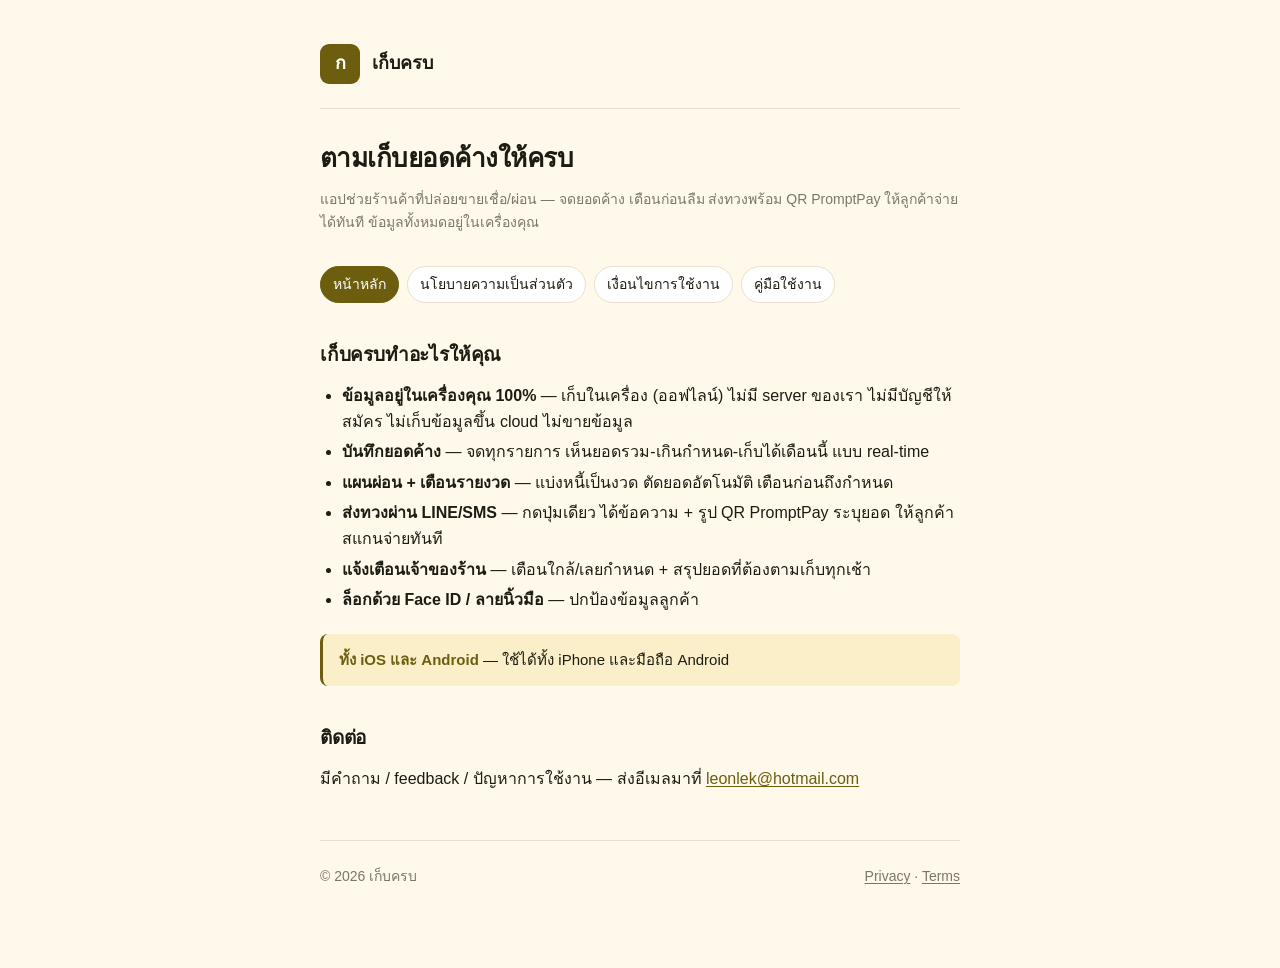
==== index.html @ b0e94117 "เก็บครบ — Privacy policy, Terms of use, and Help docs Co-Authored-By: Claude Fable 5 <noreply@anthro" ====
<!DOCTYPE html>
<html lang="th">
<head>
<meta charset="UTF-8">
<meta name="viewport" content="width=device-width, initial-scale=1">
<title>เก็บครบ — ตามเก็บยอดค้างให้ครบ</title>
<meta name="description" content="เก็บครบ — แอปบันทึกยอดค้าง ตามเก็บหนี้ให้ร้านค้าเล็ก-กลางในไทย เตือนสม่ำเสมอ ส่งทวงพร้อม QR PromptPay ข้อมูลอยู่ในเครื่อง ไม่ขึ้น cloud (iOS + Android)">
<link rel="stylesheet" href="_shared.css">
</head>
<body>
<div class="container">

<header>
  <div class="logo">ก</div>
  <div class="name"><a href="./">เก็บครบ</a></div>
</header>

<h1>ตามเก็บยอดค้างให้ครบ</h1>
<p class="lastUpdated">แอปช่วยร้านค้าที่ปล่อยขายเชื่อ/ผ่อน — จดยอดค้าง เตือนก่อนลืม ส่งทวงพร้อม QR PromptPay ให้ลูกค้าจ่ายได้ทันที ข้อมูลทั้งหมดอยู่ในเครื่องคุณ</p>

<div class="nav">
  <a href="./" class="active">หน้าหลัก</a>
  <a href="privacy.html">นโยบายความเป็นส่วนตัว</a>
  <a href="terms.html">เงื่อนไขการใช้งาน</a>
  <a href="help.html">คู่มือใช้งาน</a>
</div>

<h2>เก็บครบทำอะไรให้คุณ</h2>
<ul>
  <li><strong>ข้อมูลอยู่ในเครื่องคุณ 100%</strong> — เก็บในเครื่อง (ออฟไลน์) ไม่มี server ของเรา ไม่มีบัญชีให้สมัคร ไม่เก็บข้อมูลขึ้น cloud ไม่ขายข้อมูล</li>
  <li><strong>บันทึกยอดค้าง</strong> — จดทุกรายการ เห็นยอดรวม-เกินกำหนด-เก็บได้เดือนนี้ แบบ real-time</li>
  <li><strong>แผนผ่อน + เตือนรายงวด</strong> — แบ่งหนี้เป็นงวด ตัดยอดอัตโนมัติ เตือนก่อนถึงกำหนด</li>
  <li><strong>ส่งทวงผ่าน LINE/SMS</strong> — กดปุ่มเดียว ได้ข้อความ + รูป QR PromptPay ระบุยอด ให้ลูกค้าสแกนจ่ายทันที</li>
  <li><strong>แจ้งเตือนเจ้าของร้าน</strong> — เตือนใกล้/เลยกำหนด + สรุปยอดที่ต้องตามเก็บทุกเช้า</li>
  <li><strong>ล็อกด้วย Face ID / ลายนิ้วมือ</strong> — ปกป้องข้อมูลลูกค้า</li>
</ul>

<div class="callout">
  <strong>ทั้ง iOS และ Android</strong> — ใช้ได้ทั้ง iPhone และมือถือ Android
</div>

<h2>ติดต่อ</h2>
<p>มีคำถาม / feedback / ปัญหาการใช้งาน — ส่งอีเมลมาที่ <a href="mailto:leonlek@hotmail.com">leonlek@hotmail.com</a></p>

<footer>
  <span>© 2026 เก็บครบ</span>
  <span><a href="privacy.html">Privacy</a> · <a href="terms.html">Terms</a></span>
</footer>

</div>
</body>
</html>
---- _shared.css ----
/* Shared style for all เก็บครบ (Kepkrob) doc pages — kept inline-imported by each
   HTML file so GitHub Pages can serve them without a build step. */

:root {
  --green: #6D5E0F;
  --green-soft: #FBEFC9;
  --text: #1D1C13;
  --muted: #7B7768;
  --border: #E7E0CE;
  --bg: #FFF9EC;
  --max-width: 680px;
}

* { box-sizing: border-box; }

body {
  font-family: -apple-system, BlinkMacSystemFont, "Segoe UI", "SF Pro Text",
               "Noto Sans Thai", "Sukhumvit Set", sans-serif;
  margin: 0;
  padding: 0;
  background: var(--bg);
  color: var(--text);
  line-height: 1.65;
  font-size: 16px;
  -webkit-text-size-adjust: 100%;
}

.container {
  max-width: var(--max-width);
  margin: 0 auto;
  padding: 24px 20px 80px;
}

header {
  display: flex;
  align-items: center;
  gap: 12px;
  padding: 20px 0 24px;
  border-bottom: 1px solid var(--border);
  margin-bottom: 28px;
}

header .logo {
  width: 40px;
  height: 40px;
  background: var(--green);
  border-radius: 9px;
  display: grid;
  place-items: center;
  color: #fff;
  font-weight: 700;
  font-size: 18px;
}

header .name {
  font-weight: 700;
  font-size: 18px;
  color: var(--text);
}

header .name a {
  color: inherit;
  text-decoration: none;
}

h1 {
  font-size: 26px;
  font-weight: 700;
  margin: 0 0 8px;
  letter-spacing: -0.02em;
}

.lastUpdated {
  color: var(--muted);
  font-size: 14px;
  margin: 0 0 32px;
}

h2 {
  font-size: 19px;
  font-weight: 700;
  margin: 36px 0 12px;
  letter-spacing: -0.01em;
}

h3 {
  font-size: 16px;
  font-weight: 600;
  margin: 24px 0 8px;
  color: var(--text);
}

p, ul, ol {
  margin: 0 0 14px;
}

ul, ol {
  padding-left: 22px;
}

li {
  margin: 4px 0;
}

a {
  color: var(--green);
  text-decoration: underline;
  text-underline-offset: 2px;
}

strong { font-weight: 700; }

code, .mono {
  font-family: ui-monospace, "SF Mono", Menlo, monospace;
  font-size: 14px;
  background: var(--green-soft);
  padding: 1px 6px;
  border-radius: 4px;
}

.callout {
  background: var(--green-soft);
  border-left: 3px solid var(--green);
  padding: 14px 16px;
  border-radius: 8px;
  margin: 20px 0;
  font-size: 15px;
}

.callout strong { color: var(--green); }

table {
  width: 100%;
  border-collapse: collapse;
  margin: 16px 0 24px;
  font-size: 15px;
}

th, td {
  text-align: left;
  padding: 10px 12px;
  border-bottom: 1px solid var(--border);
  vertical-align: top;
}

th {
  background: var(--green-soft);
  font-weight: 700;
  color: var(--text);
}

footer {
  margin-top: 48px;
  padding-top: 24px;
  border-top: 1px solid var(--border);
  color: var(--muted);
  font-size: 14px;
  display: flex;
  justify-content: space-between;
  flex-wrap: wrap;
  gap: 12px;
}

footer a { color: var(--muted); }

.nav {
  display: flex;
  flex-wrap: wrap;
  gap: 8px;
  margin: 0 0 24px;
}

.nav a {
  display: inline-block;
  padding: 6px 12px;
  background: #fff;
  border: 1px solid var(--border);
  border-radius: 999px;
  text-decoration: none;
  color: var(--text);
  font-size: 14px;
  font-weight: 500;
}

.nav a.active {
  background: var(--green);
  border-color: var(--green);
  color: #fff;
}

@media (prefers-color-scheme: dark) {
  :root {
    --green: #E4C65A;
    --green-soft: #3A320F;
    --text: #E8E3D4;
    --muted: #A39C87;
    --border: #34301F;
    --bg: #14120A;
  }
  header .logo { background: var(--green); color: #14120A; }
  .nav a { background: #201D10; }
  .nav a.active { color: #14120A; }
  code, .mono { color: var(--text); }
}
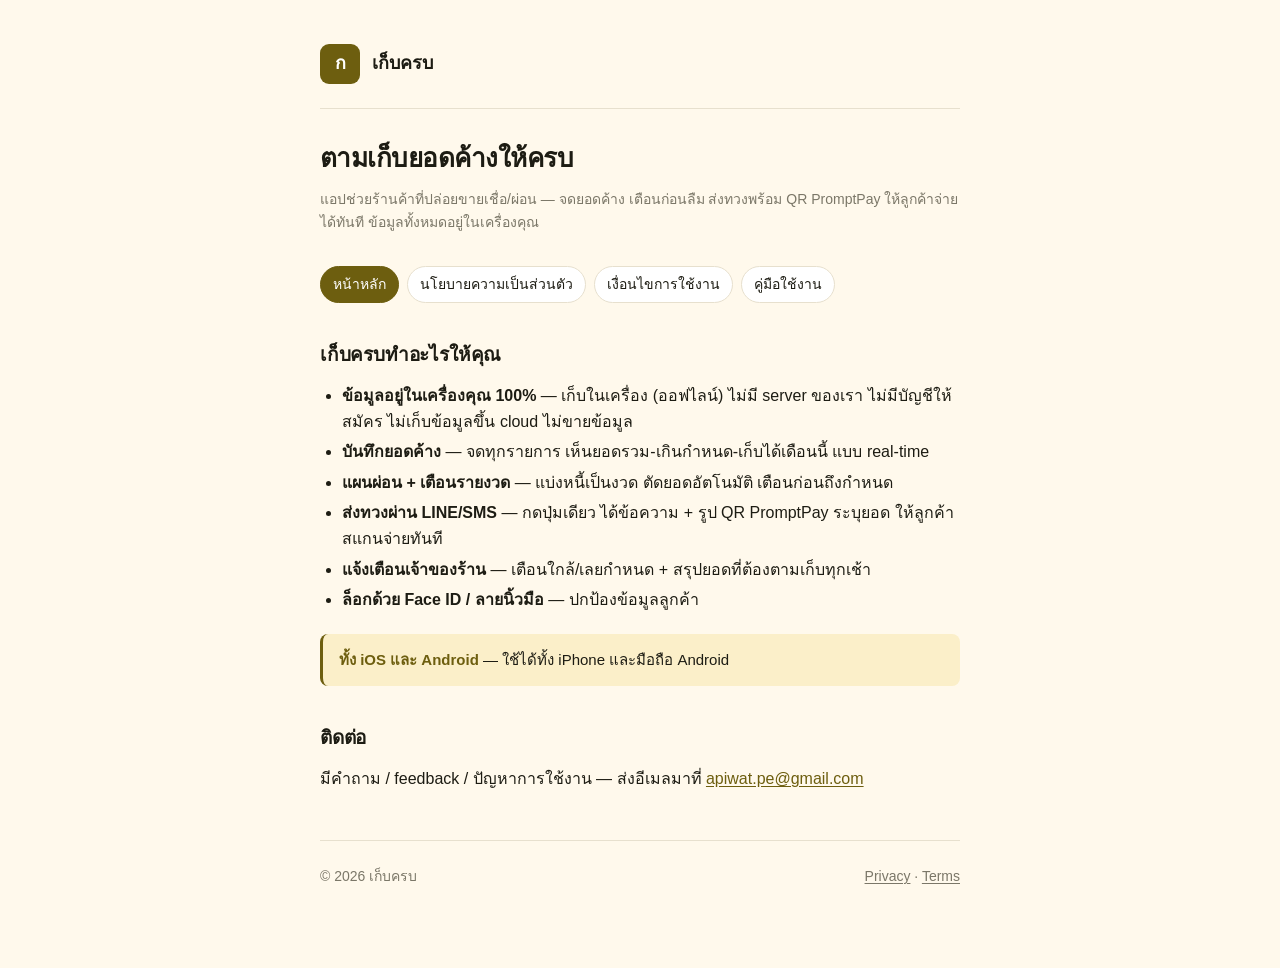
==== commit acb80ca6: "ระบุผู้พัฒนา Apiwat Pengjam + อีเมลติดต่อ apiwat.pe@gmail.com Co-Authored-By: Claude Fable 5 <norepl" ====
--- a/index.html
+++ b/index.html
@@ -40,7 +40,7 @@
 </div>
 
 <h2>ติดต่อ</h2>
-<p>มีคำถาม / feedback / ปัญหาการใช้งาน — ส่งอีเมลมาที่ <a href="mailto:leonlek@hotmail.com">leonlek@hotmail.com</a></p>
+<p>มีคำถาม / feedback / ปัญหาการใช้งาน — ส่งอีเมลมาที่ <a href="mailto:apiwat.pe@gmail.com">apiwat.pe@gmail.com</a></p>
 
 <footer>
   <span>© 2026 เก็บครบ</span>
